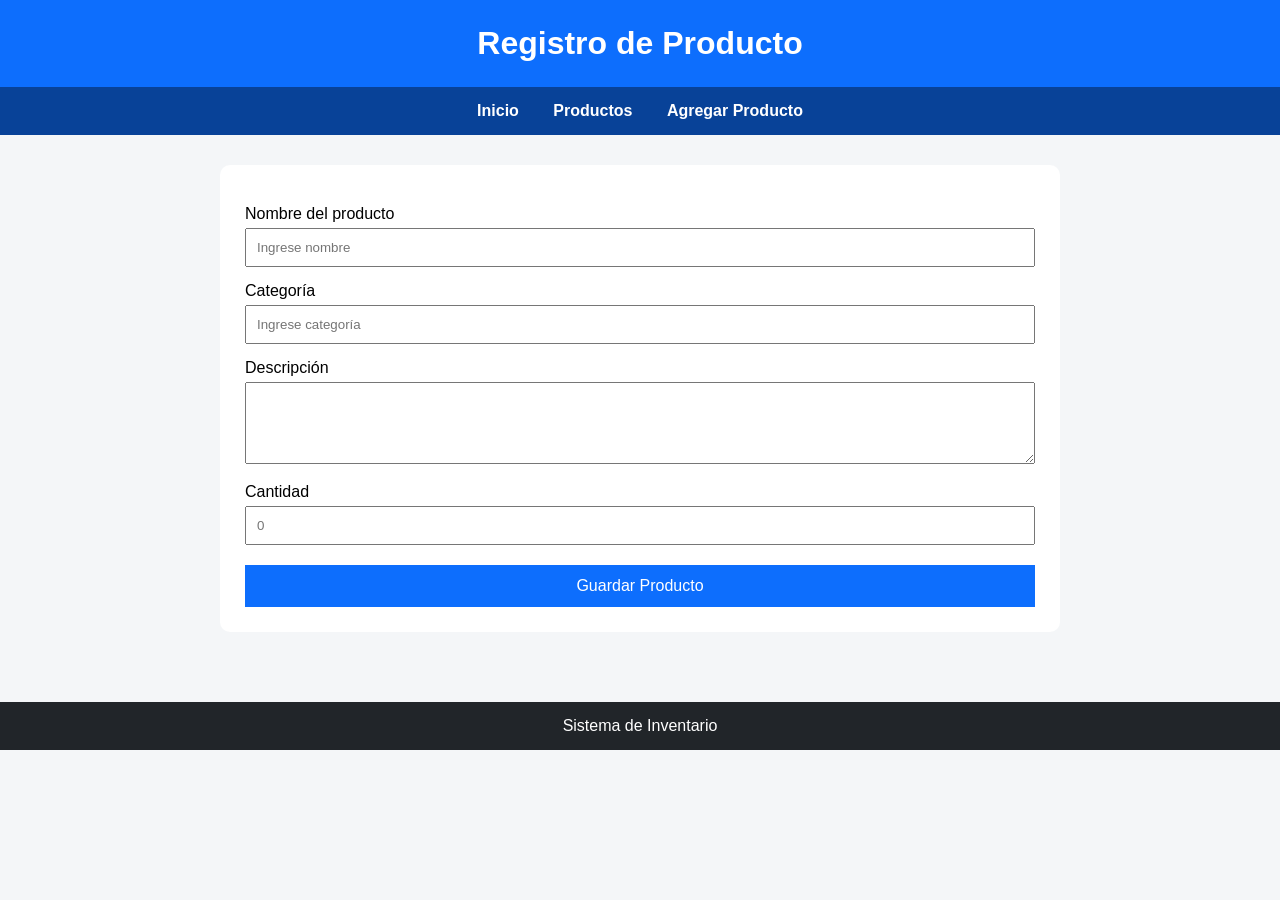
==== agregar.html @ 65a74f38 "Publicación inicial de inventario-web para Unidad 4" ====
<!DOCTYPE html>
<html lang="es">

<head>
    <meta charset="UTF-8">
    <title>Agregar Producto</title>
    <link rel="stylesheet" href="style.css">
</head>

<body>

    <header>
        <h1>Registro de Producto</h1>
    </header>

    <nav>
        <a href="index.html">Inicio</a>
        <a href="productos.html">Productos</a>
        <a href="agregar.html">Agregar Producto</a>
    </nav>

    <main>

        <form>

            <label>Nombre del producto</label>
            <input type="text" placeholder="Ingrese nombre">

            <label>Categoría</label>
            <input type="text" placeholder="Ingrese categoría">

            <label>Descripción</label>
            <textarea rows="4"></textarea>

            <label>Cantidad</label>
            <input type="number" placeholder="0">

            <button type="submit">
                Guardar Producto
            </button>

        </form>

    </main>

    <footer>
        Sistema de Inventario
    </footer>

</body>

</html>
---- style.css ----
*{
    margin:0;
    padding:0;
    box-sizing:border-box;
}

body{
    font-family:Arial, Helvetica, sans-serif;
    background:#f4f6f8;
}

header{
    background:#0d6efd;
    color:white;
    padding:25px;
    text-align:center;
}

nav{
    background:#084298;
    padding:15px;
    text-align:center;
}

nav a{
    color:white;
    text-decoration:none;
    margin:0 15px;
    font-weight:bold;
}

main{
    max-width:900px;
    margin:auto;
    padding:30px;
}

.card{
    background:white;
    padding:20px;
    margin-top:20px;
    border-radius:10px;
}

table{
    width:100%;
    border-collapse:collapse;
    background:white;
}

th{
    background:#0d6efd;
    color:white;
}

th, td{
    border:1px solid #ddd;
    padding:12px;
    text-align:center;
}

form{
    background:white;
    padding:25px;
    border-radius:10px;
}

label{
    display:block;
    margin-top:15px;
    margin-bottom:5px;
}

input,
textarea{
    width:100%;
    padding:10px;
}

button{
    margin-top:20px;
    padding:12px;
    width:100%;
    border:none;
    background:#0d6efd;
    color:white;
    font-size:16px;
    cursor:pointer;
}

button:hover{
    background:#084298;
}

footer{
    margin-top:40px;
    background:#212529;
    color:white;
    text-align:center;
    padding:15px;
}
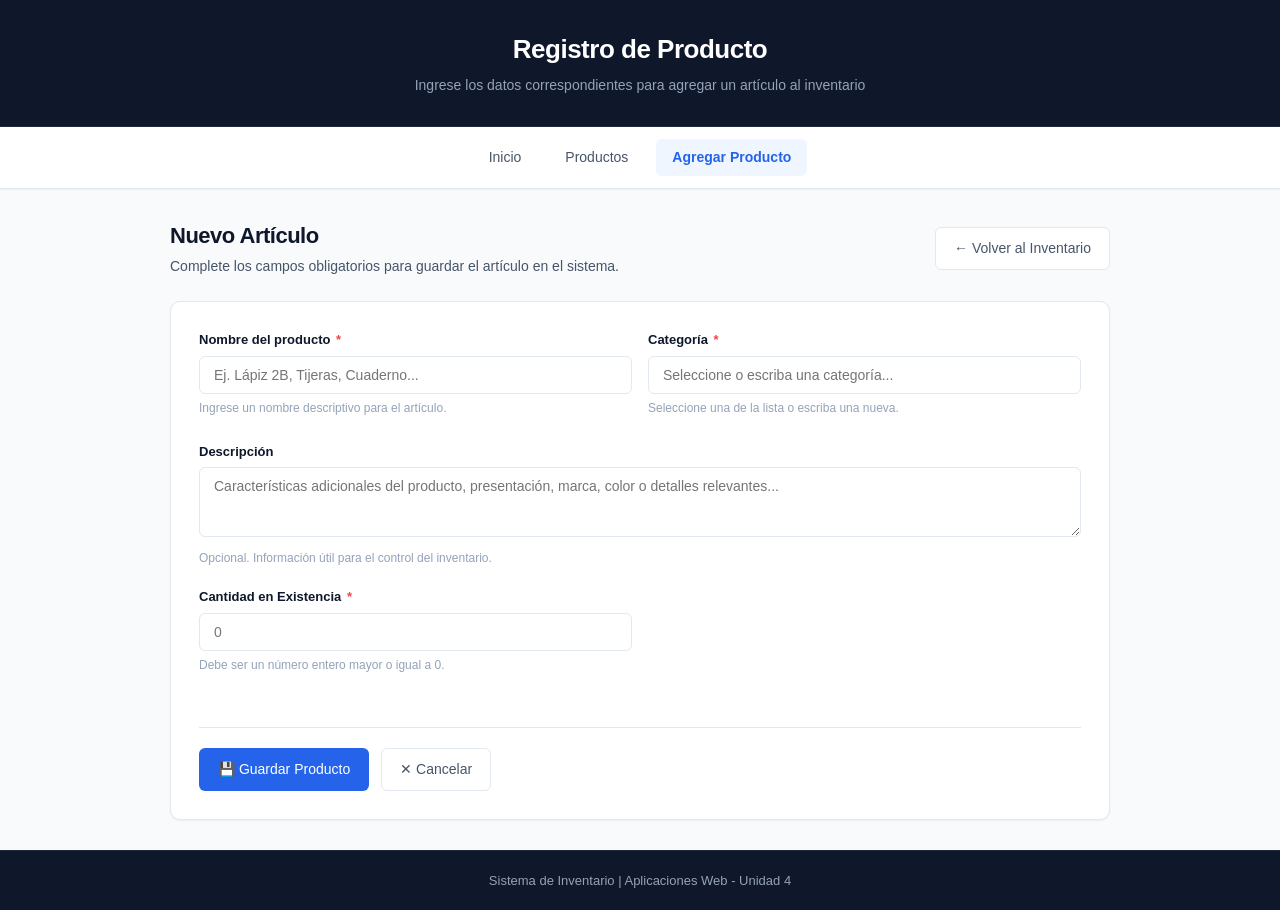
==== commit 7ebf2bfb: "Mejora: diseño minimalista, validaciones de guardado y CRUD completo (modificar/eliminar)" ====
--- a/agregar.html
+++ b/agregar.html
@@ -3,50 +3,249 @@
 
 <head>
     <meta charset="UTF-8">
-    <title>Agregar Producto</title>
+    <meta name="viewport" content="width=device-width, initial-scale=1.0">
+    <title>Registro y Modificación de Productos</title>
     <link rel="stylesheet" href="style.css">
 </head>
 
 <body>
 
     <header>
-        <h1>Registro de Producto</h1>
+        <h1 id="header-titulo">Registro de Producto</h1>
+        <p id="header-subtitulo">Ingrese los datos correspondientes para agregar un artículo al inventario</p>
     </header>
 
     <nav>
         <a href="index.html">Inicio</a>
         <a href="productos.html">Productos</a>
-        <a href="agregar.html">Agregar Producto</a>
+        <a href="agregar.html" class="active" id="nav-agregar">Agregar Producto</a>
     </nav>
 
     <main>
-
-        <form>
-
-            <label>Nombre del producto</label>
-            <input type="text" placeholder="Ingrese nombre">
-
-            <label>Categoría</label>
-            <input type="text" placeholder="Ingrese categoría">
-
-            <label>Descripción</label>
-            <textarea rows="4"></textarea>
-
-            <label>Cantidad</label>
-            <input type="number" placeholder="0">
-
-            <button type="submit">
-                Guardar Producto
-            </button>
-
-        </form>
-
+        <div class="page-header">
+            <div class="page-title">
+                <h2 id="vista-titulo">Nuevo Artículo</h2>
+                <p id="vista-descripcion">Complete los campos obligatorios para guardar el artículo en el sistema.</p>
+            </div>
+            <div>
+                <a href="productos.html" class="btn btn-secondary">← Volver al Inventario</a>
+            </div>
+        </div>
+
+        <!-- Contenedor dinámico de alertas y errores -->
+        <div id="contenedor-alertas"></div>
+
+        <div class="form-card">
+            <form id="formulario-producto" novalidate>
+                <!-- Campo oculto o visible de ID si es edición -->
+                <input type="hidden" id="producto-id" value="">
+
+                <div id="grupo-id-visual" class="form-group" style="display: none;">
+                    <label>ID del Producto (Solo lectura)</label>
+                    <input type="text" id="producto-id-mostrar" class="form-control" disabled style="background-color: #f1f5f9; cursor: not-allowed; font-weight: bold; width: 150px;">
+                    <div class="form-help">Identificador único asignado por el sistema.</div>
+                </div>
+
+                <div class="form-row">
+                    <div class="form-group">
+                        <label for="nombre">Nombre del producto <span class="required">*</span></label>
+                        <input type="text" id="nombre" class="form-control" placeholder="Ej. Lápiz 2B, Tijeras, Cuaderno..." required autocomplete="off">
+                        <div class="form-help">Ingrese un nombre descriptivo para el artículo.</div>
+                        <div id="error-nombre" class="form-error"></div>
+                    </div>
+
+                    <div class="form-group">
+                        <label for="categoria">Categoría <span class="required">*</span></label>
+                        <input type="text" id="categoria" list="lista-categorias" class="form-control" placeholder="Seleccione o escriba una categoría..." required>
+                        <datalist id="lista-categorias">
+                            <option value="Papelería">
+                            <option value="Oficina">
+                            <option value="Cómputo">
+                            <option value="Mobiliario">
+                            <option value="Limpieza">
+                            <option value="Electrónica">
+                        </datalist>
+                        <div class="form-help">Seleccione una de la lista o escriba una nueva.</div>
+                        <div id="error-categoria" class="form-error"></div>
+                    </div>
+                </div>
+
+                <div class="form-group">
+                    <label for="descripcion">Descripción</label>
+                    <textarea id="descripcion" rows="3" class="form-control" placeholder="Características adicionales del producto, presentación, marca, color o detalles relevantes..."></textarea>
+                    <div class="form-help">Opcional. Información útil para el control del inventario.</div>
+                </div>
+
+                <div class="form-row">
+                    <div class="form-group">
+                        <label for="existencia">Cantidad en Existencia <span class="required">*</span></label>
+                        <input type="number" id="existencia" class="form-control" placeholder="0" min="0" step="1" required>
+                        <div class="form-help">Debe ser un número entero mayor o igual a 0.</div>
+                        <div id="error-existencia" class="form-error"></div>
+                    </div>
+                </div>
+
+                <div class="form-actions">
+                    <button type="submit" id="btn-submit" class="btn btn-primary">
+                        💾 Guardar Producto
+                    </button>
+                    <a href="productos.html" class="btn btn-secondary">
+                        ✕ Cancelar
+                    </a>
+                </div>
+            </form>
+        </div>
     </main>
 
     <footer>
-        Sistema de Inventario
+        Sistema de Inventario | Aplicaciones Web - Unidad 4
     </footer>
 
+    <script src="inventario.js"></script>
+    <script>
+        document.addEventListener('DOMContentLoaded', () => {
+            const form = document.getElementById('formulario-producto');
+            const inputId = document.getElementById('producto-id');
+            const inputIdMostrar = document.getElementById('producto-id-mostrar');
+            const grupoIdVisual = document.getElementById('grupo-id-visual');
+            const inputNombre = document.getElementById('nombre');
+            const inputCategoria = document.getElementById('categoria');
+            const inputDescripcion = document.getElementById('descripcion');
+            const inputExistencia = document.getElementById('existencia');
+            const btnSubmit = document.getElementById('btn-submit');
+            const contenedorAlertas = document.getElementById('contenedor-alertas');
+
+            // Detectar si venimos en modo modificación (?id=X)
+            const urlParams = new URLSearchParams(window.location.search);
+            const idEdicion = urlParams.get('id');
+
+            let modoEdicion = false;
+
+            if (idEdicion) {
+                const producto = obtenerProductoPorId(idEdicion);
+                if (producto) {
+                    modoEdicion = true;
+                    // Ajustar textos de la interfaz para Modo Modificar
+                    document.title = `Modificar Producto #${producto.id} - Sistema de Inventario`;
+                    document.getElementById('header-titulo').textContent = 'Modificación de Producto';
+                    document.getElementById('header-subtitulo').textContent = `Actualización de datos para el artículo #${producto.id}`;
+                    document.getElementById('vista-titulo').textContent = `Modificar: ${producto.nombre}`;
+                    document.getElementById('vista-descripcion').textContent = 'Realice los cambios necesarios y presione actualizar para guardar en el inventario.';
+                    document.getElementById('nav-agregar').textContent = 'Modificar Producto';
+
+                    // Cargar valores existentes
+                    inputId.value = producto.id;
+                    inputIdMostrar.value = `#${producto.id}`;
+                    grupoIdVisual.style.display = 'block';
+
+                    inputNombre.value = producto.nombre || '';
+                    inputCategoria.value = producto.categoria || '';
+                    inputDescripcion.value = producto.descripcion || '';
+                    inputExistencia.value = producto.existencia !== undefined ? producto.existencia : 0;
+
+                    btnSubmit.innerHTML = '🔄 Actualizar Producto';
+                } else {
+                    // Caso alterno: El ID solicitado no existe
+                    mostrarAlerta(`El producto con ID #${idEdicion} no existe o fue eliminado previamente.`, 'danger');
+                    form.style.display = 'none';
+                    return;
+                }
+            }
+
+            // Limpiar errores visuales
+            function limpiarErrores() {
+                contenedorAlertas.innerHTML = '';
+                [inputNombre, inputCategoria, inputExistencia].forEach(input => {
+                    input.classList.remove('is-invalid');
+                });
+                document.getElementById('error-nombre').textContent = '';
+                document.getElementById('error-categoria').textContent = '';
+                document.getElementById('error-existencia').textContent = '';
+            }
+
+            function mostrarAlerta(mensaje, tipo = 'danger', lista = []) {
+                const icono = tipo === 'success' ? '✓' : (tipo === 'warning' ? '⚠️' : '⛔');
+                const clase = tipo === 'success' ? 'alert-success' : (tipo === 'warning' ? 'alert-warning' : 'alert-danger');
+
+                let listaHtml = '';
+                if (lista.length > 0) {
+                    listaHtml = `<ul>${lista.map(err => `<li>${escaparHTML(err)}</li>`).join('')}</ul>`;
+                }
+
+                contenedorAlertas.innerHTML = `
+                    <div class="alert ${clase}">
+                        <span style="font-size: 18px;">${icono}</span>
+                        <div>
+                            <strong>${escaparHTML(mensaje)}</strong>
+                            ${listaHtml}
+                        </div>
+                    </div>
+                `;
+                contenedorAlertas.scrollIntoView({ behavior: 'smooth', block: 'start' });
+            }
+
+            function escaparHTML(texto) {
+                const div = document.createElement('div');
+                div.textContent = texto || '';
+                return div.innerHTML;
+            }
+
+            // Manejo del envío del formulario (Guardar / Actualizar)
+            form.addEventListener('submit', (e) => {
+                e.preventDefault();
+                limpiarErrores();
+
+                const datosForm = {
+                    nombre: inputNombre.value,
+                    categoria: inputCategoria.value,
+                    descripcion: inputDescripcion.value,
+                    existencia: inputExistencia.value
+                };
+
+                if (modoEdicion) {
+                    // Proceso de modificación
+                    const resMod = modificarProducto(inputId.value, datosForm);
+                    if (resMod.exito) {
+                        const msg = encodeURIComponent(`Producto "${resMod.producto.nombre}" modificado exitosamente.`);
+                        window.location.href = `productos.html?exito=${msg}`;
+                    } else {
+                        resaltarCamposConError(resMod.errores);
+                        mostrarAlerta("No se pudo actualizar el producto. Corrija los siguientes detalles:", "danger", resMod.errores);
+                    }
+                } else {
+                    // Proceso de alta nuevo producto
+                    const resReg = registrarProducto(datosForm);
+                    if (resReg.exito) {
+                        const msg = encodeURIComponent(`Producto "${resReg.producto.nombre}" registrado con éxito en el inventario.`);
+                        window.location.href = `productos.html?exito=${msg}`;
+                    } else {
+                        resaltarCamposConError(resReg.errores);
+                        mostrarAlerta("No se pudo guardar el producto. Revise las observaciones siguientes:", "danger", resReg.errores);
+                    }
+                }
+            });
+
+            // Resaltar inputs correspondientes según el error
+            function resaltarCamposConError(errores) {
+                errores.forEach(err => {
+                    const errLower = err.toLowerCase();
+                    if (errLower.includes('nombre')) {
+                        inputNombre.classList.add('is-invalid');
+                        document.getElementById('error-nombre').textContent = err;
+                    }
+                    if (errLower.includes('categoría')) {
+                        inputCategoria.classList.add('is-invalid');
+                        document.getElementById('error-categoria').textContent = err;
+                    }
+                    if (errLower.includes('cantidad') || errLower.includes('existencia') || errLower.includes('negativo')) {
+                        inputExistencia.classList.add('is-invalid');
+                        document.getElementById('error-existencia').textContent = err;
+                    }
+                });
+            }
+        });
+    </script>
+
 </body>
 
-</html>+</html>
--- a/style.css
+++ b/style.css
@@ -1,101 +1,511 @@
-*{
-    margin:0;
-    padding:0;
-    box-sizing:border-box;
-}
-
-body{
-    font-family:Arial, Helvetica, sans-serif;
-    background:#f4f6f8;
-}
-
-header{
-    background:#0d6efd;
-    color:white;
-    padding:25px;
-    text-align:center;
-}
-
-nav{
-    background:#084298;
-    padding:15px;
-    text-align:center;
-}
-
-nav a{
-    color:white;
-    text-decoration:none;
-    margin:0 15px;
-    font-weight:bold;
-}
-
-main{
-    max-width:900px;
-    margin:auto;
-    padding:30px;
-}
-
-.card{
-    background:white;
-    padding:20px;
-    margin-top:20px;
-    border-radius:10px;
-}
-
-table{
-    width:100%;
-    border-collapse:collapse;
-    background:white;
-}
-
-th{
-    background:#0d6efd;
-    color:white;
-}
-
-th, td{
-    border:1px solid #ddd;
-    padding:12px;
-    text-align:center;
-}
-
-form{
-    background:white;
-    padding:25px;
-    border-radius:10px;
-}
-
-label{
-    display:block;
-    margin-top:15px;
-    margin-bottom:5px;
-}
-
-input,
-textarea{
-    width:100%;
-    padding:10px;
-}
-
-button{
-    margin-top:20px;
-    padding:12px;
-    width:100%;
-    border:none;
-    background:#0d6efd;
-    color:white;
-    font-size:16px;
-    cursor:pointer;
-}
-
-button:hover{
-    background:#084298;
-}
-
-footer{
-    margin-top:40px;
-    background:#212529;
-    color:white;
-    text-align:center;
-    padding:15px;
-}+/* ==========================================================
+   style.css - Sistema de Inventario
+   Diseño minimalista, limpio, moderno y responsivo
+   ========================================================== */
+
+:root {
+    --bg-page: #f8fafc;
+    --card-bg: #ffffff;
+    --text-primary: #0f172a;
+    --text-secondary: #475569;
+    --text-muted: #94a3b8;
+    --border-color: #e2e8f0;
+    --primary: #2563eb;
+    --primary-hover: #1d4ed8;
+    --primary-light: #eff6ff;
+    --success: #10b981;
+    --success-light: #ecfdf5;
+    --success-border: #a7f3d0;
+    --danger: #ef4444;
+    --danger-hover: #dc2626;
+    --danger-light: #fef2f2;
+    --danger-border: #fecaca;
+    --warning: #f59e0b;
+    --warning-light: #fffbeb;
+    --warning-border: #fde68a;
+    --radius-sm: 6px;
+    --radius-md: 10px;
+    --radius-lg: 14px;
+    --shadow-sm: 0 1px 2px 0 rgba(0, 0, 0, 0.05);
+    --shadow-md: 0 4px 6px -1px rgba(0, 0, 0, 0.05), 0 2px 4px -2px rgba(0, 0, 0, 0.05);
+    --transition: all 0.2s ease-in-out;
+}
+
+* {
+    margin: 0;
+    padding: 0;
+    box-sizing: border-box;
+}
+
+body {
+    font-family: -apple-system, BlinkMacSystemFont, "Segoe UI", Roboto, "Helvetica Neue", Arial, sans-serif;
+    background-color: var(--bg-page);
+    color: var(--text-primary);
+    line-height: 1.5;
+    display: flex;
+    flex-direction: column;
+    min-height: 100vh;
+}
+
+/* Header */
+header {
+    background-color: #0f172a;
+    color: #ffffff;
+    padding: 30px 20px;
+    text-align: center;
+    border-bottom: 1px solid #1e293b;
+}
+
+header h1 {
+    font-size: 26px;
+    font-weight: 700;
+    letter-spacing: -0.5px;
+    margin-bottom: 6px;
+}
+
+header p {
+    color: #94a3b8;
+    font-size: 14px;
+}
+
+/* Navigation */
+nav {
+    background-color: #ffffff;
+    border-bottom: 1px solid var(--border-color);
+    padding: 12px 20px;
+    display: flex;
+    justify-content: center;
+    gap: 12px;
+    position: sticky;
+    top: 0;
+    z-index: 50;
+    box-shadow: var(--shadow-sm);
+}
+
+nav a {
+    color: var(--text-secondary);
+    text-decoration: none;
+    font-size: 14px;
+    font-weight: 500;
+    padding: 8px 16px;
+    border-radius: var(--radius-sm);
+    transition: var(--transition);
+}
+
+nav a:hover {
+    color: var(--primary);
+    background-color: var(--primary-light);
+}
+
+nav a.active {
+    color: var(--primary);
+    background-color: var(--primary-light);
+    font-weight: 600;
+}
+
+/* Main Container */
+main {
+    max-width: 980px;
+    width: 100%;
+    margin: 30px auto;
+    padding: 0 20px;
+    flex: 1;
+}
+
+/* Page Titles */
+.page-header {
+    display: flex;
+    justify-content: space-between;
+    align-items: center;
+    margin-bottom: 24px;
+    flex-wrap: wrap;
+    gap: 15px;
+}
+
+.page-title h2 {
+    font-size: 22px;
+    font-weight: 700;
+    color: var(--text-primary);
+    letter-spacing: -0.5px;
+}
+
+.page-title p {
+    font-size: 14px;
+    color: var(--text-secondary);
+    margin-top: 4px;
+}
+
+/* Cards */
+.card {
+    background-color: var(--card-bg);
+    border: 1px solid var(--border-color);
+    border-radius: var(--radius-md);
+    padding: 24px;
+    box-shadow: var(--shadow-sm);
+    margin-bottom: 24px;
+}
+
+/* Stats Grid on Dashboard */
+.stats-grid {
+    display: grid;
+    grid-template-columns: repeat(auto-fit, minmax(200px, 1fr));
+    gap: 16px;
+    margin-bottom: 24px;
+}
+
+.stat-card {
+    background: #ffffff;
+    border: 1px solid var(--border-color);
+    border-radius: var(--radius-md);
+    padding: 20px;
+    box-shadow: var(--shadow-sm);
+}
+
+.stat-label {
+    font-size: 13px;
+    font-weight: 500;
+    color: var(--text-secondary);
+    text-transform: uppercase;
+    letter-spacing: 0.5px;
+}
+
+.stat-number {
+    font-size: 28px;
+    font-weight: 700;
+    color: var(--text-primary);
+    margin-top: 6px;
+}
+
+/* Search and Toolbar */
+.toolbar {
+    display: flex;
+    justify-content: space-between;
+    align-items: center;
+    gap: 12px;
+    margin-bottom: 16px;
+    flex-wrap: wrap;
+}
+
+.search-input {
+    flex: 1;
+    min-width: 250px;
+    padding: 9px 14px;
+    border: 1px solid var(--border-color);
+    border-radius: var(--radius-sm);
+    font-size: 14px;
+    outline: none;
+    transition: var(--transition);
+}
+
+.search-input:focus {
+    border-color: var(--primary);
+    box-shadow: 0 0 0 3px rgba(37, 99, 235, 0.12);
+}
+
+/* Table Design */
+.table-responsive {
+    overflow-x: auto;
+    background: #ffffff;
+    border-radius: var(--radius-md);
+    border: 1px solid var(--border-color);
+    box-shadow: var(--shadow-sm);
+}
+
+table {
+    width: 100%;
+    border-collapse: collapse;
+    text-align: left;
+    font-size: 14px;
+}
+
+thead {
+    background-color: #f8fafc;
+    border-bottom: 1px solid var(--border-color);
+}
+
+th {
+    padding: 12px 16px;
+    font-weight: 600;
+    color: var(--text-secondary);
+    font-size: 12px;
+    text-transform: uppercase;
+    letter-spacing: 0.5px;
+}
+
+td {
+    padding: 14px 16px;
+    border-bottom: 1px solid var(--border-color);
+    color: var(--text-primary);
+    vertical-align: middle;
+}
+
+tr:last-child td {
+    border-bottom: none;
+}
+
+tbody tr:hover {
+    background-color: #f8fafc;
+}
+
+/* Stock Badges */
+.badge {
+    display: inline-block;
+    padding: 4px 10px;
+    border-radius: 9999px;
+    font-size: 12px;
+    font-weight: 600;
+}
+
+.badge-success {
+    background-color: var(--success-light);
+    color: #065f46;
+}
+
+.badge-warning {
+    background-color: var(--warning-light);
+    color: #92400e;
+}
+
+.badge-danger {
+    background-color: var(--danger-light);
+    color: #991b1b;
+}
+
+.badge-category {
+    background-color: #f1f5f9;
+    color: #475569;
+    border: 1px solid #e2e8f0;
+}
+
+/* Table Action Buttons */
+.action-buttons {
+    display: flex;
+    gap: 8px;
+    justify-content: flex-end;
+}
+
+.btn-sm {
+    padding: 6px 12px;
+    font-size: 12px;
+    font-weight: 500;
+    border-radius: var(--radius-sm);
+    cursor: pointer;
+    border: 1px solid transparent;
+    transition: var(--transition);
+    text-decoration: none;
+    display: inline-flex;
+    align-items: center;
+    gap: 4px;
+}
+
+.btn-edit {
+    background-color: #f0fdf4;
+    color: #15803d;
+    border-color: #bbf7d0;
+}
+
+.btn-edit:hover {
+    background-color: #dcfce7;
+    color: #166534;
+}
+
+.btn-delete {
+    background-color: #fef2f2;
+    color: #b91c1c;
+    border-color: #fecaca;
+}
+
+.btn-delete:hover {
+    background-color: #fee2e2;
+    color: #991b1b;
+}
+
+/* Buttons General */
+.btn {
+    padding: 10px 18px;
+    font-size: 14px;
+    font-weight: 500;
+    border-radius: var(--radius-sm);
+    cursor: pointer;
+    border: 1px solid transparent;
+    transition: var(--transition);
+    text-decoration: none;
+    display: inline-flex;
+    align-items: center;
+    justify-content: center;
+    gap: 6px;
+}
+
+.btn-primary {
+    background-color: var(--primary);
+    color: #ffffff;
+}
+
+.btn-primary:hover {
+    background-color: var(--primary-hover);
+}
+
+.btn-secondary {
+    background-color: #ffffff;
+    color: var(--text-secondary);
+    border-color: var(--border-color);
+}
+
+.btn-secondary:hover {
+    background-color: #f8fafc;
+    color: var(--text-primary);
+    border-color: #cbd5e1;
+}
+
+/* Forms */
+.form-card {
+    background-color: var(--card-bg);
+    border: 1px solid var(--border-color);
+    border-radius: var(--radius-md);
+    padding: 28px;
+    box-shadow: var(--shadow-sm);
+}
+
+.form-group {
+    margin-bottom: 20px;
+}
+
+.form-group label {
+    display: block;
+    font-size: 13px;
+    font-weight: 600;
+    color: var(--text-primary);
+    margin-bottom: 6px;
+}
+
+.form-group label .required {
+    color: var(--danger);
+    margin-left: 2px;
+}
+
+.form-control {
+    width: 100%;
+    padding: 10px 14px;
+    font-size: 14px;
+    border: 1px solid var(--border-color);
+    border-radius: var(--radius-sm);
+    outline: none;
+    transition: var(--transition);
+    font-family: inherit;
+    background-color: #ffffff;
+}
+
+.form-control:focus {
+    border-color: var(--primary);
+    box-shadow: 0 0 0 3px rgba(37, 99, 235, 0.12);
+}
+
+.form-control.is-invalid {
+    border-color: var(--danger);
+    background-color: #fffbfa;
+}
+
+.form-control.is-invalid:focus {
+    box-shadow: 0 0 0 3px rgba(239, 68, 68, 0.15);
+}
+
+.form-help {
+    font-size: 12px;
+    color: var(--text-muted);
+    margin-top: 5px;
+}
+
+.form-error {
+    font-size: 12px;
+    color: var(--danger);
+    margin-top: 5px;
+    font-weight: 500;
+}
+
+.form-row {
+    display: grid;
+    grid-template-columns: 1fr 1fr;
+    gap: 16px;
+}
+
+.form-actions {
+    display: flex;
+    gap: 12px;
+    margin-top: 28px;
+    padding-top: 20px;
+    border-top: 1px solid var(--border-color);
+}
+
+/* Alerts and Notifications */
+.alert {
+    padding: 14px 16px;
+    border-radius: var(--radius-sm);
+    margin-bottom: 20px;
+    font-size: 14px;
+    display: flex;
+    align-items: flex-start;
+    gap: 10px;
+    line-height: 1.4;
+}
+
+.alert-success {
+    background-color: var(--success-light);
+    color: #065f46;
+    border: 1px solid var(--success-border);
+}
+
+.alert-danger {
+    background-color: var(--danger-light);
+    color: #991b1b;
+    border: 1px solid var(--danger-border);
+}
+
+.alert-warning {
+    background-color: var(--warning-light);
+    color: #92400e;
+    border: 1px solid var(--warning-border);
+}
+
+.alert ul {
+    margin: 4px 0 0 18px;
+}
+
+/* Empty State */
+.empty-state {
+    text-align: center;
+    padding: 48px 20px;
+    color: var(--text-muted);
+}
+
+.empty-state h3 {
+    font-size: 16px;
+    color: var(--text-secondary);
+    margin-bottom: 6px;
+}
+
+/* Footer */
+footer {
+    background-color: #0f172a;
+    color: #94a3b8;
+    text-align: center;
+    padding: 20px;
+    font-size: 13px;
+    margin-top: auto;
+    border-top: 1px solid #1e293b;
+}
+
+/* Responsive */
+@media (max-width: 640px) {
+    .form-row {
+        grid-template-columns: 1fr;
+    }
+    
+    .toolbar {
+        flex-direction: column;
+        align-items: stretch;
+    }
+    
+    .action-buttons {
+        justify-content: flex-start;
+    }
+}
